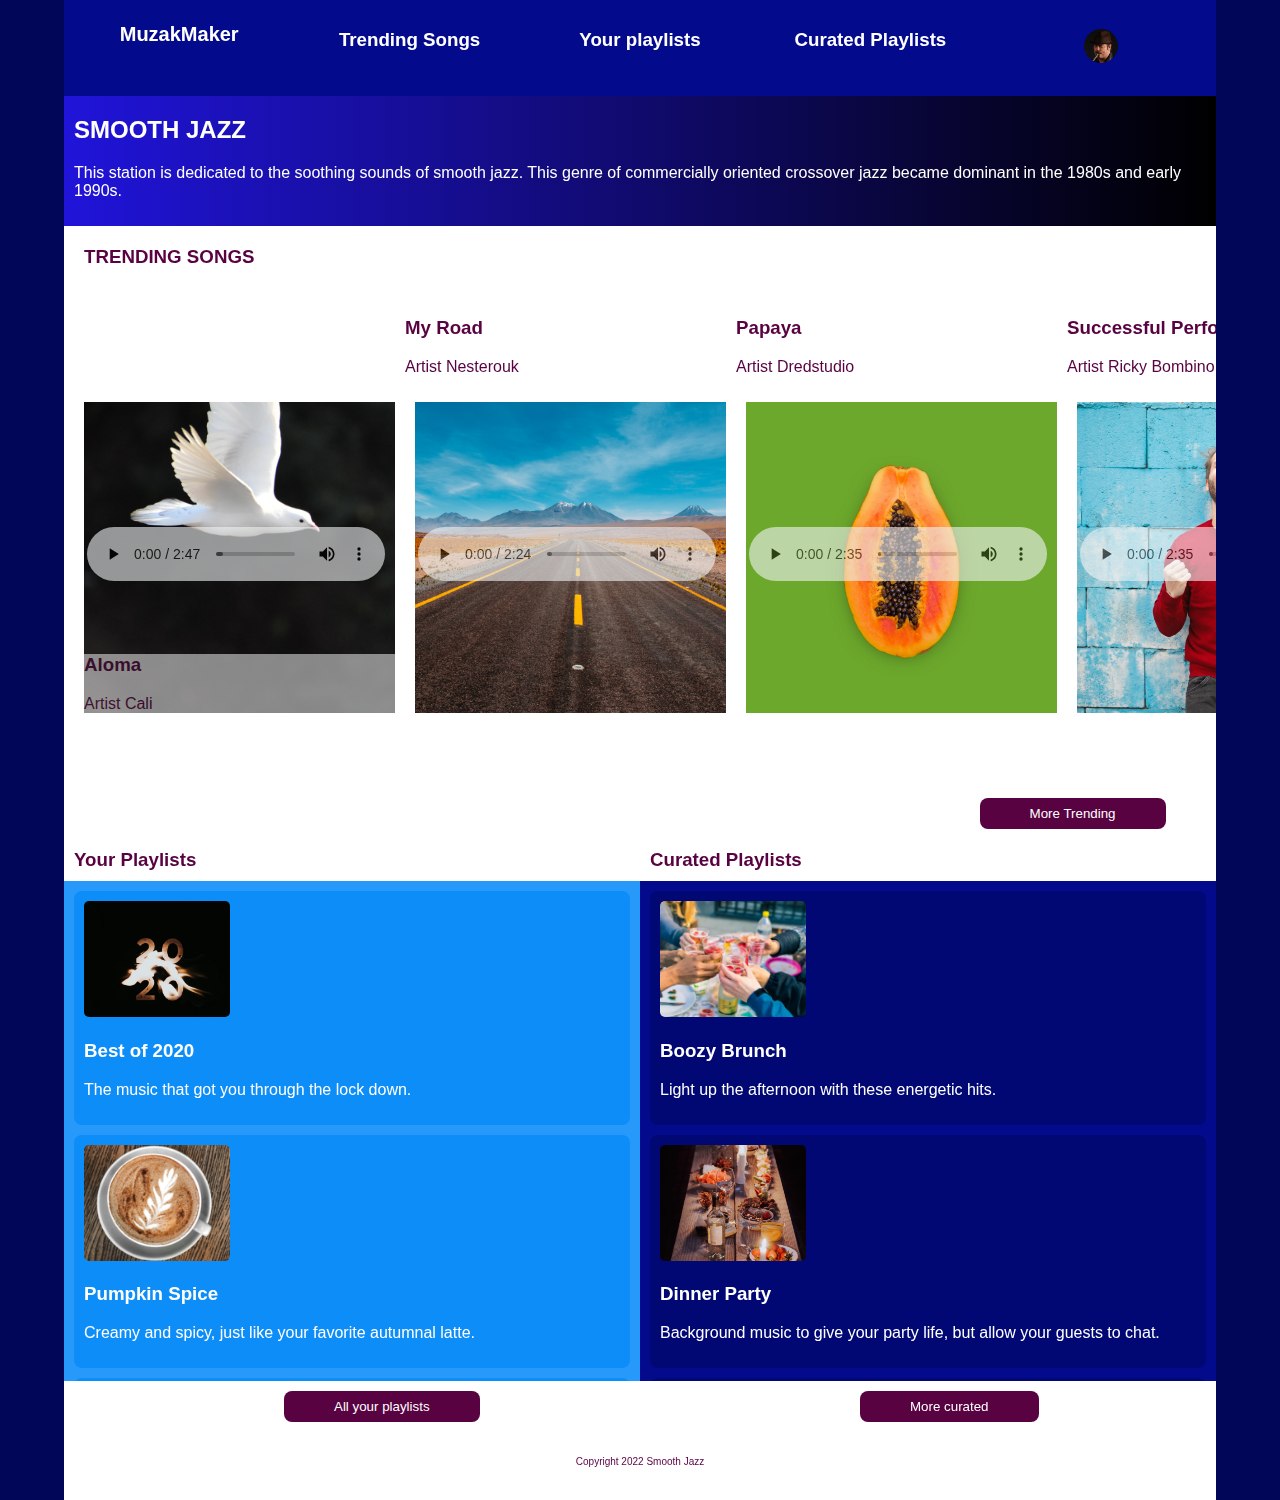
==== index.html @ 1309242e "6" ====
<!DOCTYPE html>
<html lang="en">
  <head>
    <meta charset="UTF-8">
    <title>streamingmedia</title>
    <link rel="stylesheet" href="style.css">
  </head>
  <body>
    <main>
        <header class="header">
            <h1 class="hfirst"><a href="index.html">MuzakMaker</a></h1>  
            <button class="menu-btn">""</button>
            <section id="smooth">
                <h2>SMOOTH JAZZ</h2>
                <p>This station is dedicated to the soothing sounds of smooth jazz. This genre of commercially oriented crossover jazz became dominant in the 1980s and early 1990s.</p>
            </section>
            <nav>
                <ul class="active">
                    <li><h1><a href="index.html">MuzakMaker</a></h1></li>
                    <li><h3><a href="#trend">Trending Songs</a></h3></li>
                    <li><h3><a href="#play">Your playlists</a></h3></li>
                    <li><h3><a href="#Pcurated">Curated Playlists</a></h3></li>
                    <li><h3><a href="#duke-silver.png"><img src="duke-silver.png"></a></h3></li>
                </ul>
            </nav>
        </header>
        <section id="trend">
            <h3>TRENDING SONGS</h3>
            <div class="trending">
                    <section id="trending">
                        <section id="caption">
                        <h3>Aloma</h3>
                            <p>Artist Cali</p>
                        </section>
                                <img src="aloma-cover.png" class="img">
                                
                                <audio class="controls" controls src=aloma.mp3></audio>
                    </section>
                   <section id="trending">
                        <h3> My Road</h3>
                            <p>Artist Nesterouk</p>
                                <img src="my-road-cover.png" class="img">
                                <audio class="controls" controls src="my-road.mp3">
                    </section>
                    <section id="trending">
                        <h3>Papaya</h3>
                            <p>Artist Dredstudio</p>
                                <img src="papaya-cover.png" class="img">
                                <audio class="controls" controls src="papaya.mp3">
                    </section> 
                    <section id="trending">
                        <h3>Successful Performance</h3>
                            <p>Artist Ricky Bombino</p>
                                <img src="successful-performance-cover.png" class="img">
                                <audio class="controls" controls src="successful-performance.mp3">
                    </section>
            </div>
            <section id="trendingbutton">
                <button class="button" id="tbutton">More Trending</button>
            </section>
        </section>
        <div class="flex">
            <section id="play">
                <h3>Your Playlists</h3>
                <div class="playlists">
                        <section id="Pp">
                            <img src="best-of-2020-cover.png" alt="2020 cover">
                            <h3>Best of 2020</h3>
                            <p>The music that got you through the lock down.</p>
                        </section>
                        <section id="Pp">
                            <img src="pumpkin-spice-cover.png" alt="pumpkin spice">
                            <h3>Pumpkin Spice</h3>
                            <p>Creamy and spicy, just like your favorite autumnal latte.</p>
                        </section>
                        <section id="Pp">
                            <img src="quiet-storm-cover.png" alt="quiet storm">
                            <h3>Quiet Storm</h3>
                            <p>Slow tempos and relaxed rhythms.</p>
                        </section>
                        <section id="Pp">
                            <img src="smooth-jazz-cover.png" alt="smooth Jazz">
                            <h3>Smooth Jazz</h3>
                            <p>The pioneers of smooth jazz</p>
                        </section>
                        <section id="Pp">
                            <img src="smooth-study-cover.png" alt="Smooth Study">
                            <h4>Smooth Study</h4>
                            <p>Background music to keep you going while you study.</p>
                        </section>
                </div>
                <section id="Pbutton">
                    <button class="button">All your playlists</button>
                </section>
            </section>
            <section id="Pcurated">
                <h3>Curated Playlists</h3>
                <div class="curated">
                        <section id="CP">
                                    <img src="boozy-brunch-cover.png" alt="boozy bunch">
                                    <h3>Boozy Brunch</h3>
                                    <p>Light up the afternoon with these energetic hits. </p>
                        </section>
                        <section id="CP">
                                    <img src="dinner-party-cover.png" alt="pumpkin spice">
                                    <h3>Dinner Party</h3>
                                    <p>Background music to give your party life, but allow your guests to chat.</p>
                        </section>
                        <section id="CP">
                                    <img src="mellow-cover.png" alt="mellow">
                                    <h3>Mellow</h3>
                                    <p>Relax after a stressful day with this collection of extra smooth jazz.</p>
                        </section>
                        <section id="CP">
                                    <img src="jazz-chill-cover.png" alt="Jazz and Chill">
                                    <h3>Jazz and Chill</h3>
                                    <p>Set the mood with these silky sounds.</p>
                        </section>
                        <section id="CP">
                                    <img src="smooth-saxophone-cover.png" alt="Jazz Saxophone">
                                    <h3>Jazz Saxophone</h3>
                                    <p>The greatest collection of your sax favorites.</p>
                        </section>
                </div>
                <section id="Cbutton">
                    <button class="button">More curated</button>
               </section>
            </section>
        </div>
    </main>
    <footer>
        <p><small>Copyright 2022 Smooth Jazz</small></p>
    </footer>
  </body>
</html>
---- style.css ----
html {
    background-color:#020659;
}
* {
  box-sizing:border-box;
  padding:0;
}
body {
    width:90%;
    margin:0 auto;
    min-width:375px;
    font-family: Verdana, Geneva, Tahoma, sans-serif;

}
/* header */
 h1 {
    color:white;
    font-size:1.25em;
}
h2 h3 {
    font-size: 1em;

}
#smooth {
 order:2;
 background-image: linear-gradient(to right, #2014D9 , black);
 color:white;
 padding: 10px;
 padding-top: 0%;
}
/* --------------------- */


/*----------*/

.trending, .curated, .playlists > h3 {
  color:#590242;
}

 /*playlists and curated narrow*/
 @media screen and (max-width:834px) {
  .flex {
    display: grid;
    grid-auto-rows: 50%;
    background-color: white;
  }
  .playlists {
    background-color:#2699FB;
    display:grid;
    grid-auto-flow: column;
    grid-auto-columns: 21%;
    overflow-x:auto;
    color:white;
    padding:0px;
    margin:0px;
    border:0px;
  }
  .curated {
    background-color: #030A8C;
    display:grid;
    grid-auto-flow: column;
    grid-auto-columns: 21%;
    overflow-x:auto;
    color:white;
    padding:0px;
  }
  #Pp {
  background-color:#0D8DF8;
  border-radius: 8px;
  margin: 10px;
  padding:10px;
  }
  #CP {
  background-color:#020873;
  border-radius: 8px;
  margin: 10px;
  padding:10px;
  }

  /*header*/

h1  a {
   display:flex;
  justify-content: center;
   background-color:#030A8C;
   margin: 0%;
   padding:10px;
   text-decoration:none;
   color: white;

  }
nav a:hover {
    background-color:#590242;
    color:white;
}
#smooth {
  z-index: 2;
  order:2;
}
/*-----------------------------$$$$$*/
.header {
  background-color: #030A8C;
  display:grid;
  grid-template-rows: auto;
  position: relative;
  width: 100%;
  z-index: 1;
}
.header ul {
  display:none;
  }
 .menu-btn:hover .header ul {
  margin: 0;
  padding: 0;
  list-style: none;
  background-color: #030A8C;
  z-index: 3;
  overflow: hidden;
  display:block;
  float: left;
  position:relative;

}
.header li a {
  display: block;
  padding: 10px 100px;
  color:white;
  text-decoration: none;
}
.menu-btn {
  width: 20px;
  cursor: pointer;
  display:block;
  margin:10px;
}
}
/*----------------*/


 /*playlists and curated*/
 @media screen and (min-width:834px) {      
      .flex {
        display: grid;
        grid-template-columns: 1fr 1fr;
        background-color: white;
        align-content: center;
      }
      .playlists {
        background-color:#2699FB;
        color:white;
        padding:0px;
        height: 500px; 
        overflow-y: scroll;
      }
      .curated {
        background-color: #030A8C;
        padding:0px;
        color:white;
        height: 500px; 
        overflow-y: scroll;
    }
    #Pp {
      background-color:#0D8DF8;
      border-radius: 8px;
      margin: 10px;
      padding:10px;
    }
    #CP {
      background-color:#020873;
      border-radius: 8px;
      margin: 10px;
      padding:10px;
    }
  .header ul {
    text-decoration:none;
    background-color:#030A8C;
    order:1;
    padding:0px;
    margin:0px;
    width:100%;
    }
.header {
  display:grid;
  margin:0px;
  padding: 0px;
}
.header li {
        list-style:none;
        background-color:#030A8C;
      }
nav ul {
    display:grid;
    grid-template-columns:1fr 1fr 1fr 1fr 1fr;
    background-color:#030A8C;
  }
.header a {
    text-decoration:none;
    display:block;
    text-align:center;
    padding:10px;
    color:white;
    background-color:#030A8C;
  }
nav a:hover {
    background-color:#590242;
    color:white;
}
.hfirst{
  display:none;
}
.menu-btn {
  display: none;
}
  }

.button {
  margin-left: 50%;
}
/*----------------*/

/*playlists and trending and curated scroll*/
.curated::-webkit-scrollbar {
  width: 10px;
}
.curated::-webkit-scrollbar-track {
  background: #0D8DF8;
}
.curated::-webkit-scrollbar-thumb {
  background: #020659;
  border-radius: 2px;
}
.curated::-webkit-scrollbar-thumb:hover {
  background: #555;
}
.playlists::-webkit-scrollbar {
  width: 10px;
}
.playlists::-webkit-scrollbar-track {
  background: #0D8DF8;
}
.playlists::-webkit-scrollbar-thumb {
  background: #020659;
  border-radius: 2px;
}
.playlists::-webkit-scrollbar-thumb:hover {
  background: #555;
}
.trending::-webkit-scrollbar {
  width: 10px;
}
.trending::-webkit-scrollbar-track {
  background: #0D8DF8;
}
.trending::-webkit-scrollbar-thumb {
  background: #020659;
  border-radius: 2px;
}
.trending::-webkit-scrollbar-thumb:hover {
  background: #555;
}
/*------------*/

/*playlist and trending and curated h3 */
#play > h3 {
  background-color: white;
  margin:0px 0px 0px 0px ;
  border:0px;
  color:#590242;
  padding: 10px;
}
#Pcurated > h3 {
  background-color: white;
  margin:0px 0px 0px 0px ;
  border:0px;
  color:#590242;
  padding: 10px;
}
#trend > h3 {
  background: white;
  color:#590242;
  margin:0px;
  padding:20px;
}
/*---------------*/

/*playlist and trending and curated buttons */
#Pbutton{
  background-color: white;
  padding-left:220px;
  padding-top: 10px;;
}
#Cbutton{
  background-color: white;
  padding-top: 10px;;
  padding-left:220px;

}
#Tbutton {
background-color: white;
padding:10px;
justify-content: right;
}
.button {
  color:white;
  background-color: #590242 ;
  border-radius: 8px;
  padding:8px 50px;
  border:0;
  margin:0;
  cursor: pointer;
}
.button:hover {
  background-color: #020659;
}
/*---------------*/

/*trending container*/
.trending {
background-color: white;
padding:10px;
max-height: 500px;
display: flex;
overflow: hidden;
overflow-x: auto;
}
#tbutton {
  margin-left:80%;
}
#trendingbutton {
  background-color: white;
  padding: 10px;
}

/*---------------*/
.controls {
  display:inline-block;
  z-index: 3;
  position:relative;
  left:4%;
  width:90%;
  bottom:40%;
  opacity:60%;
  order:1;
}
.img {
  z-index: 1;
  order:3;
  padding:10px;
}
#caption {
  display:block;
  position: relative;
  top:337px;
  padding-left:10px;
  z-index: 2;
  background-color: white;
  opacity: 50%;
  margin-bottom: 0%;
}
#trending {
  display:inline-block;
  width:500px;
  height:500px;
}
/*footer*/
footer {
  padding:20px;
  text-align: center;
  color:#590242;
  background-color: white;
}
footer p {
  font-size: .75em;
}
/*---------------*/
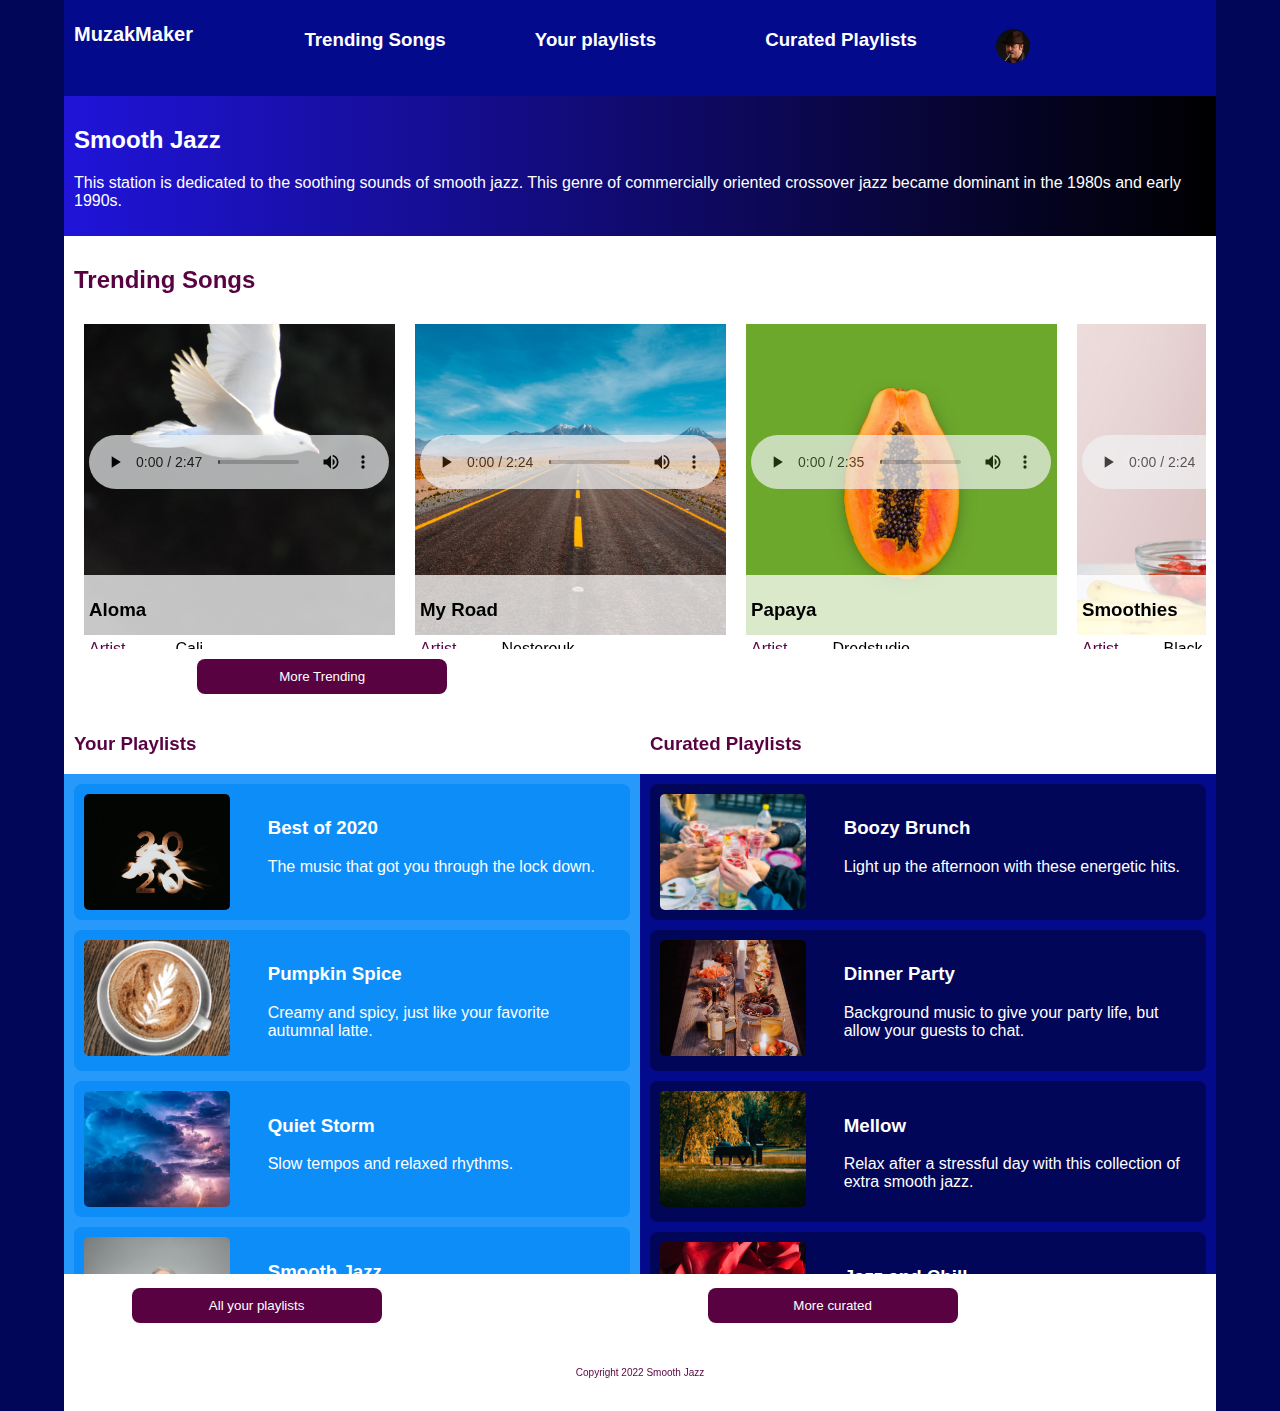
==== commit f53c8199: "commit" ====
--- a/index.html
+++ b/index.html
@@ -6,125 +6,176 @@
     <link rel="stylesheet" href="style.css">
   </head>
   <body>
+
+        <header class="header">
+            <h1 id="small"><a href="index.html">MuzakMaker</a></h1>
+                <input class="menu-btn" type="checkbox" id="menu-btn" />
+                <label class="menu-icon" for="menu-btn"><span class="navicon"></span></label>
+            <nav>
+                <h2 id="hide">Main Navigation</h2>
+                    <ul class="menu">
+                        <li><h1><a href="index.html">MuzakMaker</a></h1></li>
+                        <li><h3><a href="#trend">Trending Songs</a></h3></li>
+                        <li><h3><a href="#playlists">Your playlists</a></h3></li>
+                        <li><h3><a href="#curated">Curated Playlists</a></h3></li>
+                        <li><h3><a href="#duke-silver.png"><img src="duke-silver.png"></a></h3></li>
+                    </ul>
+                </nav>
+                <section id="smooth">
+                    <h2>Smooth Jazz</h2>
+                    <p>This station is dedicated to the soothing sounds of smooth jazz. This genre of commercially oriented crossover jazz became dominant in the 1980s and early 1990s.</p>
+                </section>
+            </header>
     <main>
-        <header class="header">
-            <h1 class="hfirst"><a href="index.html">MuzakMaker</a></h1>  
-            <button class="menu-btn">""</button>
-            <section id="smooth">
-                <h2>SMOOTH JAZZ</h2>
-                <p>This station is dedicated to the soothing sounds of smooth jazz. This genre of commercially oriented crossover jazz became dominant in the 1980s and early 1990s.</p>
-            </section>
-            <nav>
-                <ul class="active">
-                    <li><h1><a href="index.html">MuzakMaker</a></h1></li>
-                    <li><h3><a href="#trend">Trending Songs</a></h3></li>
-                    <li><h3><a href="#play">Your playlists</a></h3></li>
-                    <li><h3><a href="#Pcurated">Curated Playlists</a></h3></li>
-                    <li><h3><a href="#duke-silver.png"><img src="duke-silver.png"></a></h3></li>
-                </ul>
-            </nav>
-        </header>
         <section id="trend">
-            <h3>TRENDING SONGS</h3>
-            <div class="trending">
-                    <section id="trending">
-                        <section id="caption">
-                        <h3>Aloma</h3>
-                            <p>Artist Cali</p>
-                        </section>
-                                <img src="aloma-cover.png" class="img">
-                                
-                                <audio class="controls" controls src=aloma.mp3></audio>
-                    </section>
-                   <section id="trending">
-                        <h3> My Road</h3>
-                            <p>Artist Nesterouk</p>
-                                <img src="my-road-cover.png" class="img">
-                                <audio class="controls" controls src="my-road.mp3">
-                    </section>
-                    <section id="trending">
-                        <h3>Papaya</h3>
-                            <p>Artist Dredstudio</p>
-                                <img src="papaya-cover.png" class="img">
-                                <audio class="controls" controls src="papaya.mp3">
-                    </section> 
-                    <section id="trending">
-                        <h3>Successful Performance</h3>
-                            <p>Artist Ricky Bombino</p>
-                                <img src="successful-performance-cover.png" class="img">
-                                <audio class="controls" controls src="successful-performance.mp3">
-                    </section>
+            <h2>Trending Songs</h2>
+            <div class="hscroll">
+                <section>
+                    <div>
+                    <h3>Aloma</h3>
+                        <dl>
+                            <dt>Artist<dt>
+                            <dd>Cali</dd>
+                        </dl>
+                    </div>
+                    <img src="aloma-cover.png" class="img">
+                    <audio class="controls" controls src=aloma.mp3></audio>
+                </section>
+                <section>
+                    <div>
+                    <h3>My Road</h3>
+                        <dl>
+                            <dt>Artist</dt>
+                            <dd>Nesterouk</dd>
+                        </dl>
+                    </div>
+                    <img src="my-road-cover.png" class="img">
+                    <audio class="controls" controls src=my-road.mp3></audio>
+                </section>
+                <section>
+                    <div>
+                    <h3>Papaya</h3>
+                        <dl>
+                            <dt>Artist</dt>
+                            <dd>Dredstudio</dd>
+                        </dl>
+                    </div>
+                    <img src="papaya-cover.png" class="img">
+                    <audio class="controls" controls src=papaya.mp3></audio>
+                </section>
+                <section>
+                    <div>
+                    <h3>Smoothies</h3>
+                        <dl>
+                            <dt>Artist</dt>
+                            <dd>Black Rhomb</dd>
+                        </dl>
+                    </div>
+                    <img src="smoothies-cover.png" class="img">
+                    <audio class="controls" controls src=smoothies.mp3></audio>
+                </section>
+                <section>
+                    <div>
+                    <h3>Successful Performance</h3>
+                        <dl>
+                            <dt>Artist</dt>
+                            <dd>Ricky Bombino</dd>
+                        </dl>
+                    </div>
+                    <img src="successful-performance-cover.png" class="img">
+                    <audio class="controls" controls src=successful-performance.mp3></audio>
+                </section>
             </div>
-            <section id="trendingbutton">
-                <button class="button" id="tbutton">More Trending</button>
-            </section>
+            <button class="button" id="tbutton">More Trending</button>
         </section>
         <div class="flex">
-            <section id="play">
+            <section id="playlists">
                 <h3>Your Playlists</h3>
                 <div class="playlists">
                         <section id="Pp">
                             <img src="best-of-2020-cover.png" alt="2020 cover">
-                            <h3>Best of 2020</h3>
-                            <p>The music that got you through the lock down.</p>
+                            <div class="poo">
+                                <h3>Best of 2020</h3>
+                                <p>The music that got you through the lock down.</p>
+                            </div>
                         </section>
                         <section id="Pp">
                             <img src="pumpkin-spice-cover.png" alt="pumpkin spice">
-                            <h3>Pumpkin Spice</h3>
-                            <p>Creamy and spicy, just like your favorite autumnal latte.</p>
+                            <div class="poo">
+                                <h3>Pumpkin Spice</h3>
+                                <p>Creamy and spicy, just like your favorite autumnal latte.</p>
+                            </div>
                         </section>
                         <section id="Pp">
                             <img src="quiet-storm-cover.png" alt="quiet storm">
-                            <h3>Quiet Storm</h3>
-                            <p>Slow tempos and relaxed rhythms.</p>
+                            <div class="poo">
+                                <h3>Quiet Storm</h3>
+                                <p>Slow tempos and relaxed rhythms.</p>
+                            </div>
                         </section>
                         <section id="Pp">
                             <img src="smooth-jazz-cover.png" alt="smooth Jazz">
-                            <h3>Smooth Jazz</h3>
-                            <p>The pioneers of smooth jazz</p>
+                            <div class="poo">
+                                <h3>Smooth Jazz</h3>
+                                <p>The pioneers of smooth jazz</p>
+                             </div>
                         </section>
                         <section id="Pp">
                             <img src="smooth-study-cover.png" alt="Smooth Study">
-                            <h4>Smooth Study</h4>
-                            <p>Background music to keep you going while you study.</p>
+                            <div class="poo">
+                                <h3>Smooth Study</h3>
+                                <p>Background music to keep you going while you study.</p>
+                            </div>
                         </section>
                 </div>
                 <section id="Pbutton">
                     <button class="button">All your playlists</button>
                 </section>
             </section>
-            <section id="Pcurated">
+            <section id="curated">
                 <h3>Curated Playlists</h3>
                 <div class="curated">
                         <section id="CP">
                                     <img src="boozy-brunch-cover.png" alt="boozy bunch">
-                                    <h3>Boozy Brunch</h3>
-                                    <p>Light up the afternoon with these energetic hits. </p>
+                                    <div class="poo">
+                                        <h3>Boozy Brunch</h3>
+                                        <p>Light up the afternoon with these energetic hits. </p>
+                                    </div>
                         </section>
                         <section id="CP">
                                     <img src="dinner-party-cover.png" alt="pumpkin spice">
-                                    <h3>Dinner Party</h3>
-                                    <p>Background music to give your party life, but allow your guests to chat.</p>
+                                    <div class="poo">
+                                        <h3>Dinner Party</h3>
+                                        <p>Background music to give your party life, but allow your guests to chat.</p>
+                                    </div>
                         </section>
                         <section id="CP">
                                     <img src="mellow-cover.png" alt="mellow">
-                                    <h3>Mellow</h3>
-                                    <p>Relax after a stressful day with this collection of extra smooth jazz.</p>
+                                    <div class="poo">
+                                        <h3>Mellow</h3>
+                                        <p>Relax after a stressful day with this collection of extra smooth jazz.</p>
+                                    </div>
                         </section>
                         <section id="CP">
                                     <img src="jazz-chill-cover.png" alt="Jazz and Chill">
-                                    <h3>Jazz and Chill</h3>
-                                    <p>Set the mood with these silky sounds.</p>
+                                    <div class="poo">
+                                        <h3>Jazz and Chill</h3>
+                                        <p>Set the mood with these silky sounds.</p>
+                                    </div>
                         </section>
                         <section id="CP">
                                     <img src="smooth-saxophone-cover.png" alt="Jazz Saxophone">
-                                    <h3>Jazz Saxophone</h3>
-                                    <p>The greatest collection of your sax favorites.</p>
+                                    <div class="poo">
+                                        <h3>Jazz Saxophone</h3>
+                                        <p>The greatest collection of your sax favorites.</p>
+                                    </div>
                         </section>
                 </div>
+
                 <section id="Cbutton">
                     <button class="button">More curated</button>
                </section>
+        
             </section>
         </div>
     </main>
--- a/style.css
+++ b/style.css
@@ -1,229 +1,330 @@
 html {
     background-color:#020659;
-}
-* {
-  box-sizing:border-box;
-  padding:0;
+    font-family: Verdana, Geneva, Tahoma, sans-serif;
 }
 body {
     width:90%;
     margin:0 auto;
     min-width:375px;
-    font-family: Verdana, Geneva, Tahoma, sans-serif;
-
-}
-/* header */
+    background-color: white;
+}
+#hide {
+  display: none;
+}
+p {
+  font-size: 1em;
+}
+#small a {
+  color:white;
+  text-decoration: none;
+}
  h1 {
     color:white;
     font-size:1.25em;
 }
 h2 h3 {
     font-size: 1em;
-
+}
+.button {
+  color:white;
+  background-color: #590242 ;
+  border-radius: 8px;
+  padding:10px;
+  width:250px;
+  border:0;
+  margin:10px;
+  position: relative;
+  left:10%;
+  cursor: pointer;
+}
+.button:hover {
+  background-color: #020659;
+}
+/* header */
+.header {
+  background-color: #030A8C;
+  position: relative;
+  width: 100%;
+}
+.header ul {
+  margin: 0;
+  padding: 0;
+  list-style: none;
+  overflow: hidden;
+  background-color: #030A8C;
+}
+ .header li a {
+  text-decoration: none;
+  color:white;
+  padding: 10px;
+  display: block;
+  border-left: 1px solid #f4f4f4;
+}
+nav {
+  display:none;
+}
+.header .menu-btn:checked ~ nav {
+  display:block;
+}
+.header li a:hover,
+.header .menu-btn:hover {
+  background-color: #590242;
+}
+.header #small {
+  display: block;
+  text-align-last: center;
+  padding: 20px 10px;
+  margin:0%;
+  text-decoration: none;
+}
+.header .menu {
+  clear: both;
+  max-height: 500px;
+  transition: max-height .2s ease-out;
+}
+.header .menu-icon {
+  cursor: pointer;
+  float: left;
+  top:-60px;
+  padding: 28px 20px;
+  position:relative;
+  user-select: none;
+}
+.header .menu-icon .navicon {
+  background: white;
+  display: block;
+  height: 2px;
+  position: relative;
+  transition:  .2s ease-out;
+  width: 18px;
+}
+.header .menu-icon .navicon:before,
+.header .menu-icon .navicon:after {
+  background:white;
+  content: '';
+  display: block;
+  height: 100%;
+  position: absolute;
+  transition: all .2s ease-out;
+  width: 100%;
+}
+.header .menu-icon .navicon:before {
+  top: 5px;
+}
+
+.header .menu-icon .navicon:after {
+  top: -5px;
+}
+.header .menu-btn {
+  display: none;
+}
+
+.header .menu-btn:checked ~ .menu-icon .navicon {
+  background: transparent;
+}
+
+.header .menu-btn:checked ~ .menu-icon .navicon:before {
+  transform: rotate(-45deg);
+}
+
+.header .menu-btn:checked ~ .menu-icon .navicon:after {
+  transform: rotate(45deg);
+}
+
+.header .menu-btn:checked ~ .menu-icon:not(.steps) .navicon:before,
+.header .menu-btn:checked ~ .menu-icon:not(.steps) .navicon:after {
+  top: 0;
 }
 #smooth {
- order:2;
- background-image: linear-gradient(to right, #2014D9 , black);
- color:white;
- padding: 10px;
- padding-top: 0%;
-}
-/* --------------------- */
-
-
-/*----------*/
-
-.trending, .curated, .playlists > h3 {
-  color:#590242;
-}
-
+      background-image: linear-gradient(to right, #2014D9 , black);
+      color:white;
+      padding: 10px;
+      position: relative;
+     }
+     .hscroll {
+      background-color: white;
+      display:grid;
+      grid-template-columns: 1fr 1fr 1fr 1fr 1fr;
+      overflow-x:auto;
+      overflow-y: hidden;
+     }
+     .hscroll section {
+      margin:10px;
+      position:relative;
+     }
+     .hscroll div {
+      position: absolute;
+      top:251px;
+      background-color: rgba(255,255,255,.75);
+      padding:5px;
+      height:50px;
+      width:350px;
+     }
+     dl {
+      display:flex;
+     }
+     dt {
+      padding-right:5px;
+      padding-bottom:10px;
+     }
+     audio {
+      position:absolute;
+      bottom:150px;
+      left:5px;
+     }
+     .controls {
+      opacity: 70%;
+     }
+     #trend ::-webkit-scrollbar-track {
+      box-shadow: inset 0 0 15px #590242;
+     }
+     #trend ::-webkit-scrollbar {
+      width: 15px;
+    }
+    #trend ::-webkit-scrollbar-thumb {
+      background: #590242;
+      border-radius: 5px;
+    }
+    #trend ::-webkit-scrollbar-thumb:hover {
+      background: #020659;
+    }
+    #trend {
+      background-color: white;
+    }
+    #trend {
+      margin:0px;
+      padding:10px;
+    }
+    #trend h2 {
+      color:#590242;
+    }
+     dl dt {
+      color:#590242;
+    }
+      /*---------------*/
  /*playlists and curated narrow*/
- @media screen and (max-width:834px) {
-  .flex {
-    display: grid;
-    grid-auto-rows: 50%;
-    background-color: white;
-  }
   .playlists {
     background-color:#2699FB;
     display:grid;
-    grid-auto-flow: column;
-    grid-auto-columns: 21%;
-    overflow-x:auto;
+    grid-template-columns: 1fr 1fr 1fr 1fr 1fr;
+    overflow:scroll;
     color:white;
-    padding:0px;
-    margin:0px;
-    border:0px;
+  }
+  #playlists > h3 {
+    margin-left: 10px;
+    color:#590242;
+  }
+  #Pp {
+    background-color:#0D8DF8;
+    border-radius: 8px;
+    margin: 10px;
+    padding:10px;
+    }
+  .playlists::-webkit-scrollbar {
+    height:10px;
+    width:100%;
+  }
+  .playlists::-webkit-scrollbar-track {
+    background: #0D8DF8;
+    box-shadow: inset 0 0 10px black;
+  }
+  .playlists::-webkit-scrollbar-thumb {
+    background: #020659;
+    border-radius: 2px;
+  }
+  .playlists::-webkit-scrollbar-thumb:hover {
+    background: #555;
   }
   .curated {
-    background-color: #030A8C;
+    background-color:#030A8C;
+    grid:0/2;
     display:grid;
-    grid-auto-flow: column;
-    grid-auto-columns: 21%;
-    overflow-x:auto;
+    grid-template-columns: 1fr 1fr 1fr 1fr 1fr;
+    overflow:scroll;
     color:white;
-    padding:0px;
-  }
-  #Pp {
+  }
+  #CP {
+    background-color:#020873;
+    border-radius: 8px;
+    margin: 10px;
+    padding:10px;
+    } 
+  #curated > h3 {
+    margin-left: 10px;
+    color:#590242;
+  } 
+  .curated::-webkit-scrollbar {
+    height:10px;
+    width:100%;
+  }
+  .curated::-webkit-scrollbar-track {
+    background: #0D8DF8;
+    box-shadow: inset 0 0 10px black;
+  }
+  .curated::-webkit-scrollbar-thumb {
+    background: #020659;
+    border-radius: 2px;
+  }
+  .curated::-webkit-scrollbar-thumb:hover {
+    background: #555;
+  }
+  
+ @media screen and (min-width:834px) {      
+      .flex {
+     display:grid;
+     grid-template-columns: 1fr 1fr;
+      }
+.playlists {
+  display:inline-block;
+  max-height: 500px;
+  overflow:scroll;
+}
+#Pp {
   background-color:#0D8DF8;
   border-radius: 8px;
   margin: 10px;
   padding:10px;
-  }
-  #CP {
-  background-color:#020873;
+  display:grid;
+  grid-template-columns: 1fr 2fr;
+  }
+.poo {
+padding:5px;
+}
+.playlists::-webkit-scrollbar {
+  height:100%;
+  width:10px;
+}
+.playlists::-webkit-scrollbar-track {
+  background: #0D8DF8;
+  box-shadow: inset 0 0 10px black;
+}
+.playlists::-webkit-scrollbar-thumb {
+  background: #020659;
+  border-radius: 2px;
+}
+.playlists::-webkit-scrollbar-thumb:hover {
+  background: #555;
+}
+.curated {
+  display:inline-block;
+  max-height: 500px;
+  overflow:scroll;
+ }
+ #CP {
+  background-color:#020659;
   border-radius: 8px;
   margin: 10px;
   padding:10px;
-  }
-
-  /*header*/
-
-h1  a {
-   display:flex;
-  justify-content: center;
-   background-color:#030A8C;
-   margin: 0%;
-   padding:10px;
-   text-decoration:none;
-   color: white;
-
-  }
-nav a:hover {
-    background-color:#590242;
-    color:white;
-}
-#smooth {
-  z-index: 2;
-  order:2;
-}
-/*-----------------------------$$$$$*/
-.header {
-  background-color: #030A8C;
   display:grid;
-  grid-template-rows: auto;
-  position: relative;
-  width: 100%;
-  z-index: 1;
-}
-.header ul {
-  display:none;
-  }
- .menu-btn:hover .header ul {
-  margin: 0;
-  padding: 0;
-  list-style: none;
-  background-color: #030A8C;
-  z-index: 3;
-  overflow: hidden;
-  display:block;
-  float: left;
-  position:relative;
-
-}
-.header li a {
-  display: block;
-  padding: 10px 100px;
-  color:white;
-  text-decoration: none;
-}
-.menu-btn {
-  width: 20px;
-  cursor: pointer;
-  display:block;
-  margin:10px;
-}
-}
-/*----------------*/
-
-
- /*playlists and curated*/
- @media screen and (min-width:834px) {      
-      .flex {
-        display: grid;
-        grid-template-columns: 1fr 1fr;
-        background-color: white;
-        align-content: center;
-      }
-      .playlists {
-        background-color:#2699FB;
-        color:white;
-        padding:0px;
-        height: 500px; 
-        overflow-y: scroll;
-      }
-      .curated {
-        background-color: #030A8C;
-        padding:0px;
-        color:white;
-        height: 500px; 
-        overflow-y: scroll;
-    }
-    #Pp {
-      background-color:#0D8DF8;
-      border-radius: 8px;
-      margin: 10px;
-      padding:10px;
-    }
-    #CP {
-      background-color:#020873;
-      border-radius: 8px;
-      margin: 10px;
-      padding:10px;
-    }
-  .header ul {
-    text-decoration:none;
-    background-color:#030A8C;
-    order:1;
-    padding:0px;
-    margin:0px;
-    width:100%;
-    }
-.header {
-  display:grid;
-  margin:0px;
-  padding: 0px;
-}
-.header li {
-        list-style:none;
-        background-color:#030A8C;
-      }
-nav ul {
-    display:grid;
-    grid-template-columns:1fr 1fr 1fr 1fr 1fr;
-    background-color:#030A8C;
-  }
-.header a {
-    text-decoration:none;
-    display:block;
-    text-align:center;
-    padding:10px;
-    color:white;
-    background-color:#030A8C;
-  }
-nav a:hover {
-    background-color:#590242;
-    color:white;
-}
-.hfirst{
-  display:none;
-}
-.menu-btn {
-  display: none;
-}
-  }
-
-.button {
-  margin-left: 50%;
-}
-/*----------------*/
-
-/*playlists and trending and curated scroll*/
-.curated::-webkit-scrollbar {
-  width: 10px;
+  grid-template-columns: 1fr 2fr;
+  }
+ .curated::-webkit-scrollbar {
+  height:100%;
+  width:10px;
 }
 .curated::-webkit-scrollbar-track {
   background: #0D8DF8;
+  box-shadow: inset 0 0 10px black;
 }
 .curated::-webkit-scrollbar-thumb {
   background: #020659;
@@ -232,137 +333,30 @@
 .curated::-webkit-scrollbar-thumb:hover {
   background: #555;
 }
-.playlists::-webkit-scrollbar {
-  width: 10px;
-}
-.playlists::-webkit-scrollbar-track {
-  background: #0D8DF8;
-}
-.playlists::-webkit-scrollbar-thumb {
-  background: #020659;
-  border-radius: 2px;
-}
-.playlists::-webkit-scrollbar-thumb:hover {
-  background: #555;
-}
-.trending::-webkit-scrollbar {
-  width: 10px;
-}
-.trending::-webkit-scrollbar-track {
-  background: #0D8DF8;
-}
-.trending::-webkit-scrollbar-thumb {
-  background: #020659;
-  border-radius: 2px;
-}
-.trending::-webkit-scrollbar-thumb:hover {
-  background: #555;
-}
-/*------------*/
-
-/*playlist and trending and curated h3 */
-#play > h3 {
-  background-color: white;
-  margin:0px 0px 0px 0px ;
-  border:0px;
-  color:#590242;
-  padding: 10px;
-}
-#Pcurated > h3 {
-  background-color: white;
-  margin:0px 0px 0px 0px ;
-  border:0px;
-  color:#590242;
-  padding: 10px;
-}
-#trend > h3 {
-  background: white;
-  color:#590242;
-  margin:0px;
-  padding:20px;
-}
-/*---------------*/
-
-/*playlist and trending and curated buttons */
-#Pbutton{
-  background-color: white;
-  padding-left:220px;
-  padding-top: 10px;;
-}
-#Cbutton{
-  background-color: white;
-  padding-top: 10px;;
-  padding-left:220px;
-
-}
-#Tbutton {
-background-color: white;
-padding:10px;
-justify-content: right;
-}
-.button {
-  color:white;
-  background-color: #590242 ;
-  border-radius: 8px;
-  padding:8px 50px;
-  border:0;
-  margin:0;
-  cursor: pointer;
-}
-.button:hover {
-  background-color: #020659;
-}
-/*---------------*/
-
-/*trending container*/
-.trending {
-background-color: white;
-padding:10px;
-max-height: 500px;
-display: flex;
-overflow: hidden;
-overflow-x: auto;
-}
-#tbutton {
-  margin-left:80%;
-}
-#trendingbutton {
-  background-color: white;
-  padding: 10px;
-}
-
-/*---------------*/
-.controls {
-  display:inline-block;
-  z-index: 3;
-  position:relative;
-  left:4%;
-  width:90%;
-  bottom:40%;
-  opacity:60%;
-  order:1;
-}
-.img {
-  z-index: 1;
-  order:3;
-  padding:10px;
-}
-#caption {
-  display:block;
+
+ .menu-btn, .menu-icon {
+  display:none;
+}
+.header #small {
+  display: none;
+}
+nav {
+  display:contents;
+}
+nav ul {
+  display:grid;
+  grid-template-columns: 1fr 1fr 1fr 1fr 1fr;
+}
+.header ul a {
+  border-left:none;
+}
+.header {
+  background-color: #030A8C;
   position: relative;
-  top:337px;
-  padding-left:10px;
-  z-index: 2;
-  background-color: white;
-  opacity: 50%;
-  margin-bottom: 0%;
-}
-#trending {
-  display:inline-block;
-  width:500px;
-  height:500px;
-}
-/*footer*/
+  width: 100%;
+}
+}
+
 footer {
   padding:20px;
   text-align: center;
